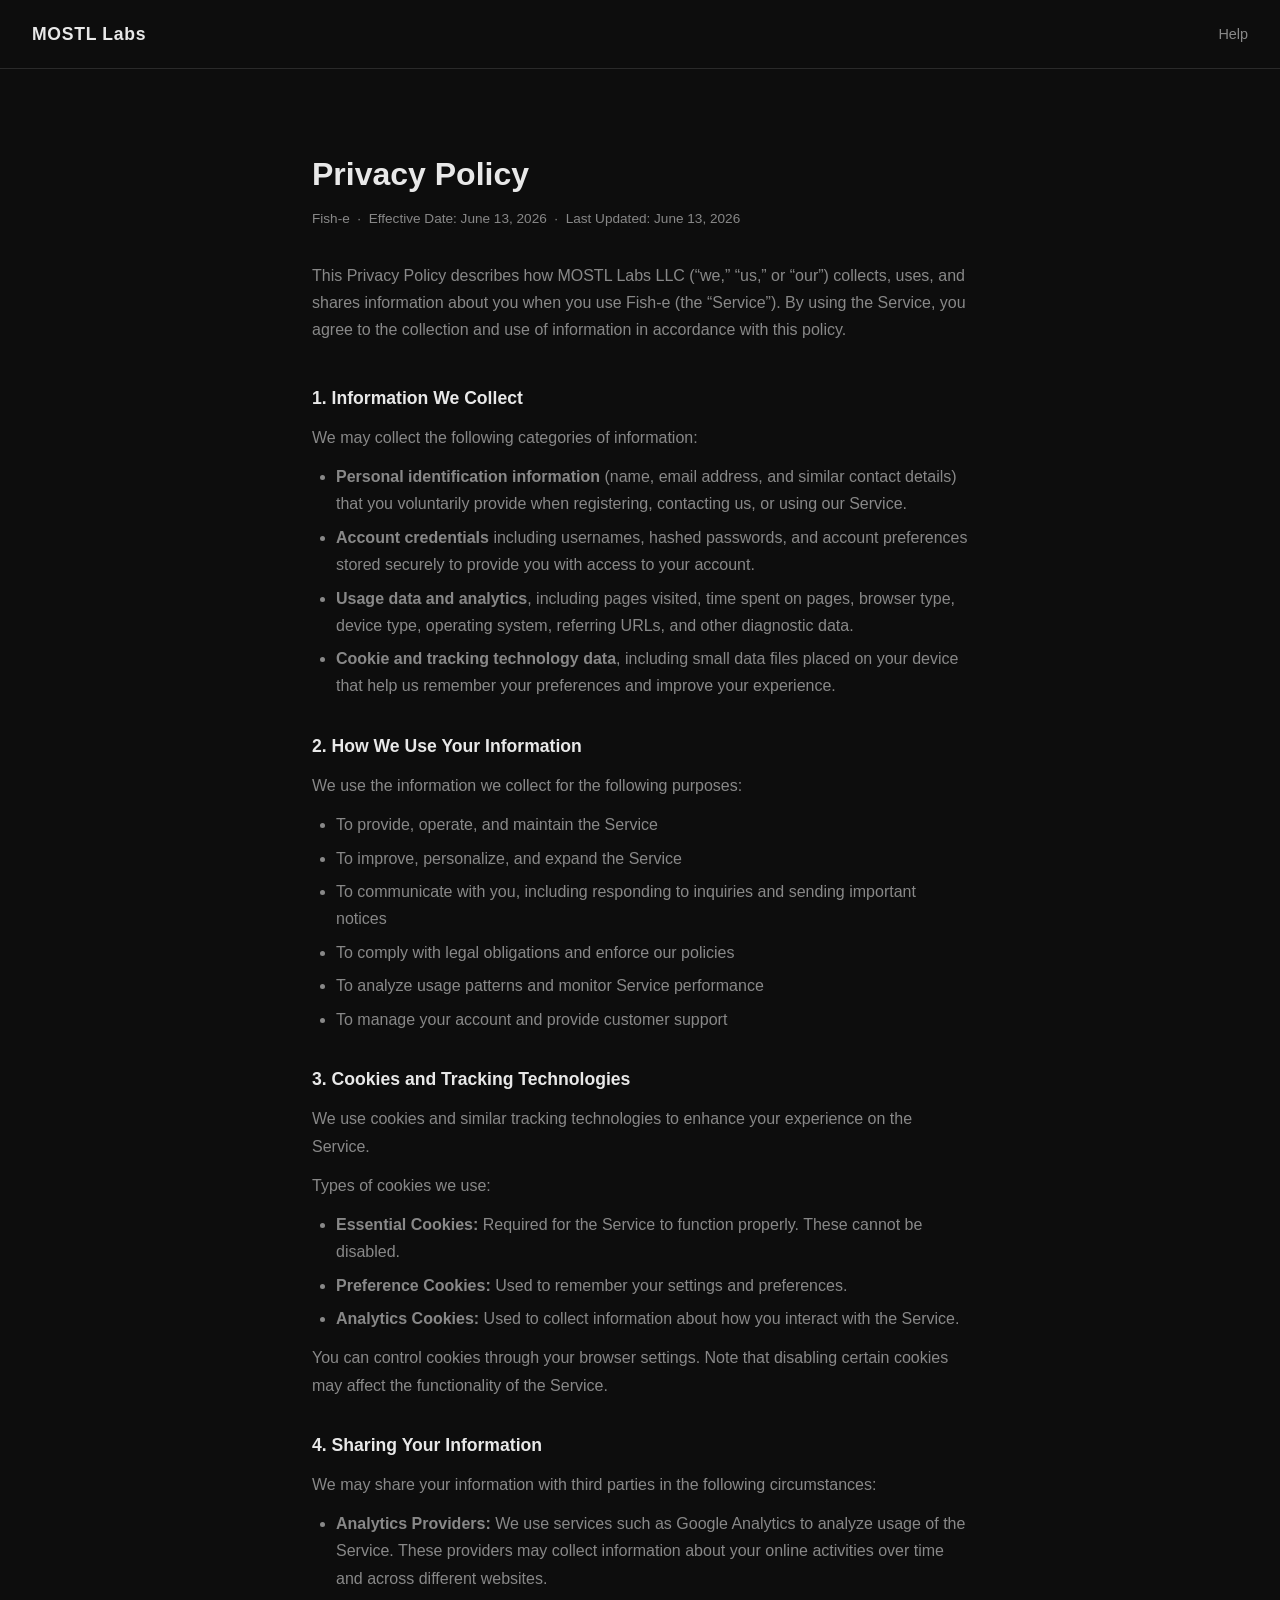
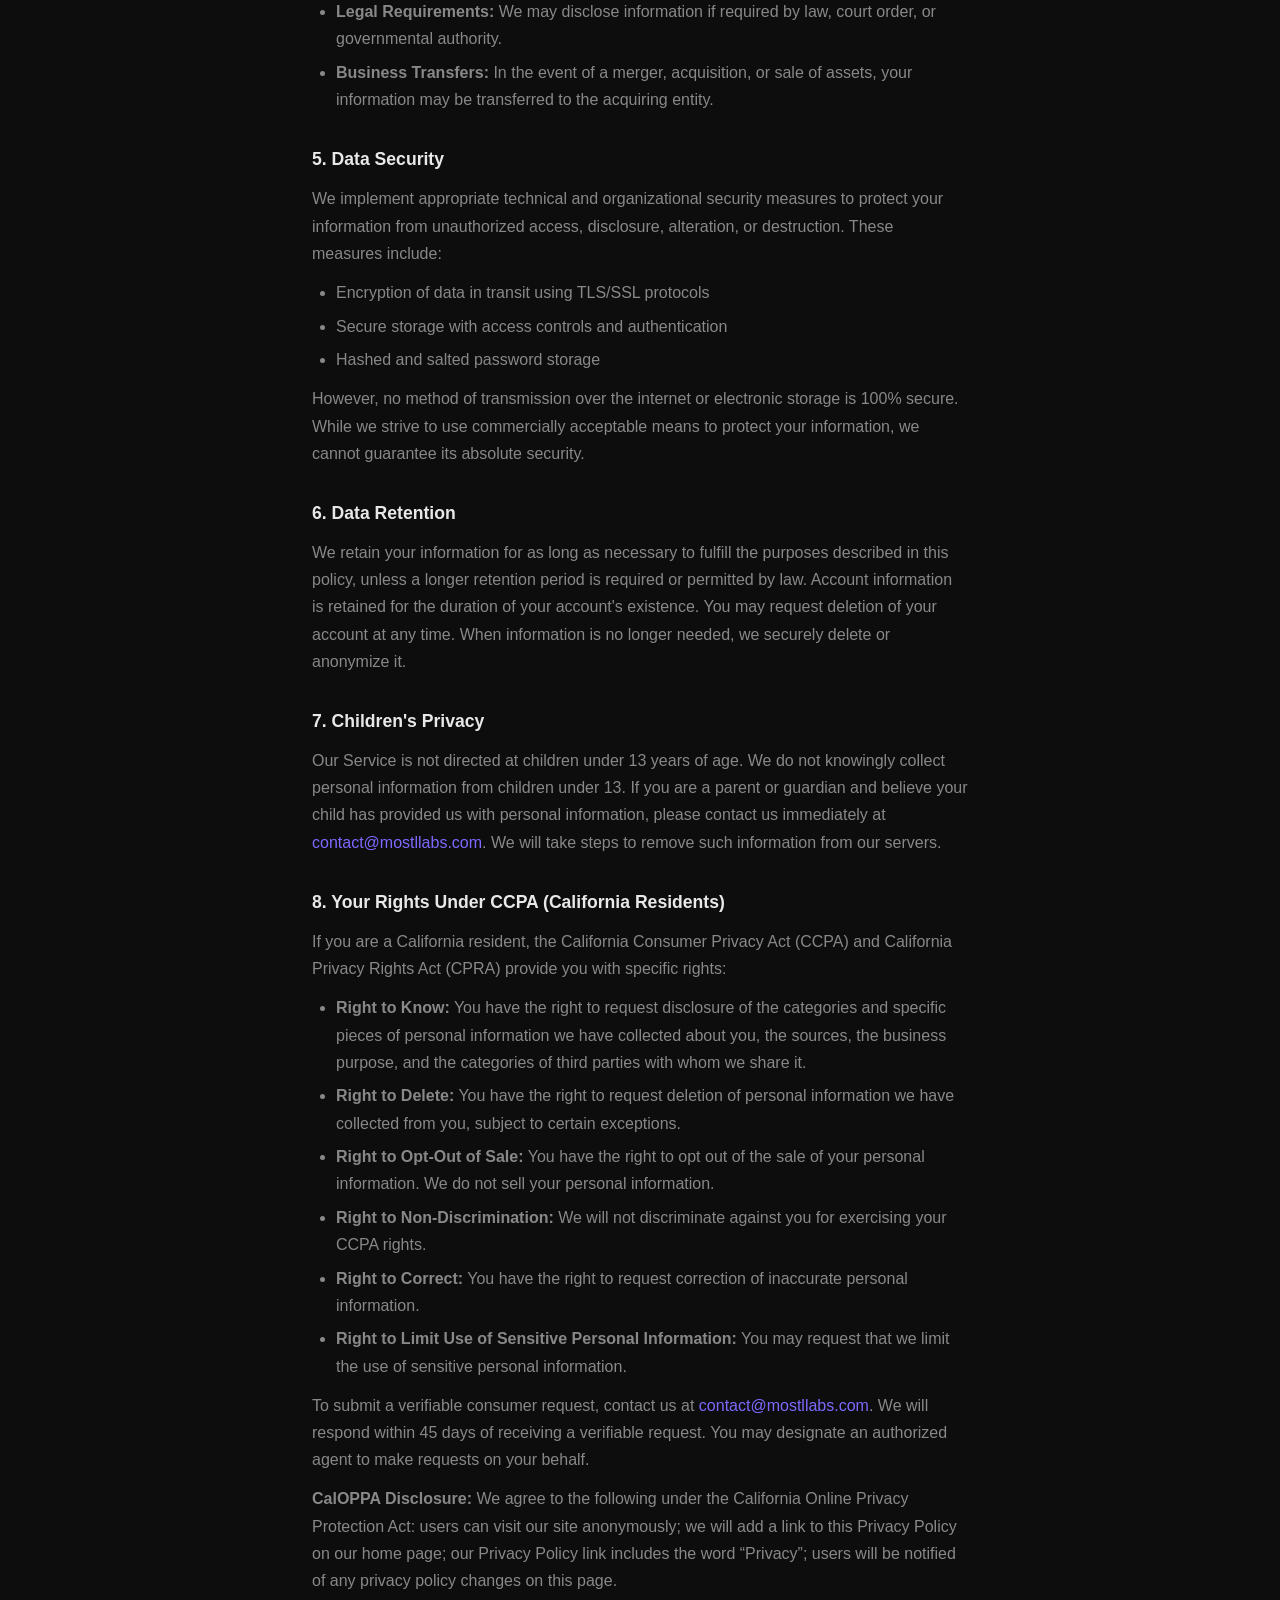
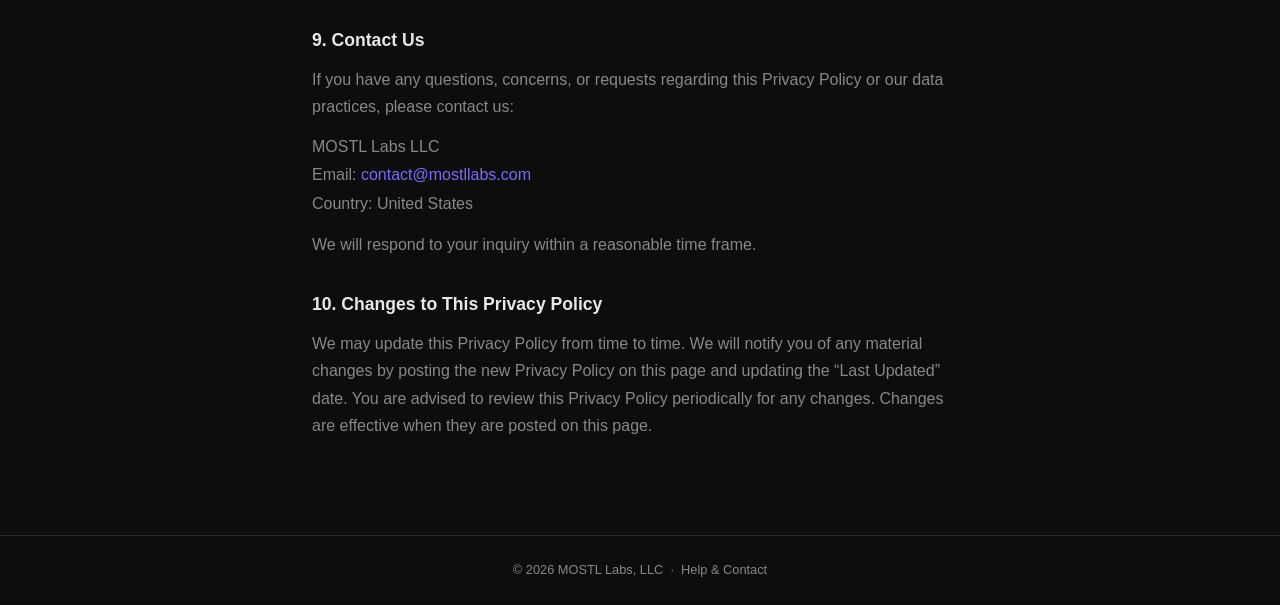
==== fish-e/privacy/index.html @ 14accc0d "privacy" ====
<!DOCTYPE html>
<html lang="en">
<head>
  <meta charset="UTF-8" />
  <meta name="viewport" content="width=device-width, initial-scale=1.0" />
  <title>Privacy Policy — Fish-e</title>
  <meta name="description" content="Privacy Policy for Fish-e by MOSTL Labs, LLC." />
  <link rel="stylesheet" href="../../style.css" />
</head>
<body>
  <nav>
    <a href="/" class="nav-logo">MOSTL Labs</a>
    <ul class="nav-links">
      <li><a href="/help.html">Help</a></li>
    </ul>
  </nav>

  <main class="policy-main">
    <div class="policy-wrap">
      <h1 class="policy-title">Privacy Policy</h1>
      <p class="policy-meta">
        Fish-e &nbsp;&middot;&nbsp; Effective Date: June 13, 2026 &nbsp;&middot;&nbsp;
        Last Updated: June 13, 2026
      </p>

      <p class="policy-intro">
        This Privacy Policy describes how MOSTL Labs LLC (&ldquo;we,&rdquo;
        &ldquo;us,&rdquo; or &ldquo;our&rdquo;) collects, uses, and shares
        information about you when you use Fish-e (the
        &ldquo;Service&rdquo;). By using the Service, you agree to the
        collection and use of information in accordance with this policy.
      </p>

      <section class="policy-section">
        <h2>1. Information We Collect</h2>
        <p>We may collect the following categories of information:</p>
        <ul>
          <li>
            <strong>Personal identification information</strong> (name, email
            address, and similar contact details) that you voluntarily provide
            when registering, contacting us, or using our Service.
          </li>
          <li>
            <strong>Account credentials</strong> including usernames, hashed
            passwords, and account preferences stored securely to provide you
            with access to your account.
          </li>
          <li>
            <strong>Usage data and analytics</strong>, including pages
            visited, time spent on pages, browser type, device type, operating
            system, referring URLs, and other diagnostic data.
          </li>
          <li>
            <strong>Cookie and tracking technology data</strong>, including
            small data files placed on your device that help us remember your
            preferences and improve your experience.
          </li>
        </ul>
      </section>

      <section class="policy-section">
        <h2>2. How We Use Your Information</h2>
        <p>We use the information we collect for the following purposes:</p>
        <ul>
          <li>To provide, operate, and maintain the Service</li>
          <li>To improve, personalize, and expand the Service</li>
          <li>
            To communicate with you, including responding to inquiries and
            sending important notices
          </li>
          <li>To comply with legal obligations and enforce our policies</li>
          <li>To analyze usage patterns and monitor Service performance</li>
          <li>To manage your account and provide customer support</li>
        </ul>
      </section>

      <section class="policy-section">
        <h2>3. Cookies and Tracking Technologies</h2>
        <p>
          We use cookies and similar tracking technologies to enhance your
          experience on the Service.
        </p>
        <p>Types of cookies we use:</p>
        <ul>
          <li>
            <strong>Essential Cookies:</strong> Required for the Service to
            function properly. These cannot be disabled.
          </li>
          <li>
            <strong>Preference Cookies:</strong> Used to remember your
            settings and preferences.
          </li>
          <li>
            <strong>Analytics Cookies:</strong> Used to collect information
            about how you interact with the Service.
          </li>
        </ul>
        <p>
          You can control cookies through your browser settings. Note that
          disabling certain cookies may affect the functionality of the
          Service.
        </p>
      </section>

      <section class="policy-section">
        <h2>4. Sharing Your Information</h2>
        <p>
          We may share your information with third parties in the following
          circumstances:
        </p>
        <ul>
          <li>
            <strong>Analytics Providers:</strong> We use services such as
            Google Analytics to analyze usage of the Service. These providers
            may collect information about your online activities over time and
            across different websites.
          </li>
          <li>
            <strong>Legal Requirements:</strong> We may disclose information
            if required by law, court order, or governmental authority.
          </li>
          <li>
            <strong>Business Transfers:</strong> In the event of a merger,
            acquisition, or sale of assets, your information may be
            transferred to the acquiring entity.
          </li>
        </ul>
      </section>

      <section class="policy-section">
        <h2>5. Data Security</h2>
        <p>
          We implement appropriate technical and organizational security
          measures to protect your information from unauthorized access,
          disclosure, alteration, or destruction. These measures include:
        </p>
        <ul>
          <li>Encryption of data in transit using TLS/SSL protocols</li>
          <li>Secure storage with access controls and authentication</li>
          <li>Hashed and salted password storage</li>
        </ul>
        <p>
          However, no method of transmission over the internet or electronic
          storage is 100% secure. While we strive to use commercially
          acceptable means to protect your information, we cannot guarantee
          its absolute security.
        </p>
      </section>

      <section class="policy-section">
        <h2>6. Data Retention</h2>
        <p>
          We retain your information for as long as necessary to fulfill the
          purposes described in this policy, unless a longer retention period
          is required or permitted by law. Account information is retained for
          the duration of your account&apos;s existence. You may request
          deletion of your account at any time. When information is no longer
          needed, we securely delete or anonymize it.
        </p>
      </section>

      <section class="policy-section">
        <h2>7. Children&apos;s Privacy</h2>
        <p>
          Our Service is not directed at children under 13 years of age. We do
          not knowingly collect personal information from children under 13.
          If you are a parent or guardian and believe your child has provided
          us with personal information, please contact us immediately at
          <a href="mailto:contact@mostllabs.com">contact@mostllabs.com</a>. We
          will take steps to remove such information from our servers.
        </p>
      </section>

      <section class="policy-section">
        <h2>8. Your Rights Under CCPA (California Residents)</h2>
        <p>
          If you are a California resident, the California Consumer Privacy
          Act (CCPA) and California Privacy Rights Act (CPRA) provide you with
          specific rights:
        </p>
        <ul>
          <li>
            <strong>Right to Know:</strong> You have the right to request
            disclosure of the categories and specific pieces of personal
            information we have collected about you, the sources, the business
            purpose, and the categories of third parties with whom we share
            it.
          </li>
          <li>
            <strong>Right to Delete:</strong> You have the right to request
            deletion of personal information we have collected from you,
            subject to certain exceptions.
          </li>
          <li>
            <strong>Right to Opt-Out of Sale:</strong> You have the right to
            opt out of the sale of your personal information. We do not sell
            your personal information.
          </li>
          <li>
            <strong>Right to Non-Discrimination:</strong> We will not
            discriminate against you for exercising your CCPA rights.
          </li>
          <li>
            <strong>Right to Correct:</strong> You have the right to request
            correction of inaccurate personal information.
          </li>
          <li>
            <strong>Right to Limit Use of Sensitive Personal Information:</strong>
            You may request that we limit the use of sensitive personal
            information.
          </li>
        </ul>
        <p>
          To submit a verifiable consumer request, contact us at
          <a href="mailto:contact@mostllabs.com">contact@mostllabs.com</a>. We
          will respond within 45 days of receiving a verifiable request. You
          may designate an authorized agent to make requests on your behalf.
        </p>
        <p>
          <strong>CalOPPA Disclosure:</strong> We agree to the following under
          the California Online Privacy Protection Act: users can visit our
          site anonymously; we will add a link to this Privacy Policy on our
          home page; our Privacy Policy link includes the word
          &ldquo;Privacy&rdquo;; users will be notified of any privacy policy
          changes on this page.
        </p>
      </section>

      <section class="policy-section">
        <h2>9. Contact Us</h2>
        <p>
          If you have any questions, concerns, or requests regarding this
          Privacy Policy or our data practices, please contact us:
        </p>
        <address class="policy-address">
          MOSTL Labs LLC<br />
          Email: <a href="mailto:contact@mostllabs.com">contact@mostllabs.com</a><br />
          Country: United States
        </address>
        <p>We will respond to your inquiry within a reasonable time frame.</p>
      </section>

      <section class="policy-section">
        <h2>10. Changes to This Privacy Policy</h2>
        <p>
          We may update this Privacy Policy from time to time. We will notify
          you of any material changes by posting the new Privacy Policy on
          this page and updating the &ldquo;Last Updated&rdquo; date. You are
          advised to review this Privacy Policy periodically for any changes.
          Changes are effective when they are posted on this page.
        </p>
      </section>
    </div>
  </main>

  <footer>
    <p>&copy; 2026 MOSTL Labs, LLC &nbsp;&middot;&nbsp; <a href="/help.html">Help &amp; Contact</a></p>
  </footer>
</body>
</html>
---- style.css ----
*, *::before, *::after {
  box-sizing: border-box;
  margin: 0;
  padding: 0;
}

:root {
  --bg: #0d0d0d;
  --surface: #181818;
  --border: #2a2a2a;
  --text: #e8e8e8;
  --muted: #888;
  --accent: #7c6aff;
  --accent-hover: #9b8dff;
}

html {
  font-size: 16px;
  scroll-behavior: smooth;
}

body {
  background: var(--bg);
  color: var(--text);
  font-family: -apple-system, BlinkMacSystemFont, "Segoe UI", Helvetica, Arial, sans-serif;
  line-height: 1.6;
  min-height: 100vh;
  display: flex;
  flex-direction: column;
}

a {
  color: var(--accent);
  text-decoration: none;
}

a:hover {
  color: var(--accent-hover);
  text-decoration: underline;
}

/* Nav */
nav {
  border-bottom: 1px solid var(--border);
  padding: 1.25rem 2rem;
  display: flex;
  align-items: center;
  justify-content: space-between;
}

.nav-logo {
  font-size: 1.1rem;
  font-weight: 700;
  letter-spacing: 0.04em;
  color: var(--text);
  text-decoration: none;
}

.nav-logo:hover {
  color: var(--text);
  text-decoration: none;
}

.nav-links {
  display: flex;
  gap: 1.5rem;
  list-style: none;
}

.nav-links a {
  color: var(--muted);
  font-size: 0.9rem;
  transition: color 0.15s;
}

.nav-links a:hover {
  color: var(--text);
  text-decoration: none;
}

/* Main */
main {
  flex: 1;
  max-width: 860px;
  width: 100%;
  margin: 0 auto;
  padding: 5rem 2rem 4rem;
}

/* Hero */
.hero {
  margin-bottom: 5rem;
}

.hero h1 {
  font-size: clamp(2.4rem, 5vw, 3.6rem);
  font-weight: 800;
  letter-spacing: -0.02em;
  line-height: 1.1;
  margin-bottom: 1rem;
}

.hero p {
  font-size: 1.15rem;
  color: var(--muted);
  max-width: 480px;
}

/* Apps */
.apps-heading {
  font-size: 0.75rem;
  font-weight: 600;
  letter-spacing: 0.12em;
  text-transform: uppercase;
  color: var(--muted);
  margin-bottom: 1.5rem;
}

.apps-grid {
  display: grid;
  grid-template-columns: repeat(auto-fit, minmax(300px, 1fr));
  gap: 1.25rem;
}

.app-card {
  background: var(--surface);
  border: 1px solid var(--border);
  border-radius: 12px;
  padding: 1.75rem;
  transition: border-color 0.15s;
}

.app-card:hover {
  border-color: var(--accent);
}

.app-name {
  font-size: 1.3rem;
  font-weight: 700;
  margin-bottom: 0.5rem;
}

.app-desc {
  font-size: 0.9rem;
  color: var(--muted);
  margin-bottom: 1.5rem;
  line-height: 1.5;
}

.app-link {
  display: inline-block;
  font-size: 0.85rem;
  font-weight: 600;
  color: var(--accent);
  border: 1px solid var(--accent);
  border-radius: 6px;
  padding: 0.4rem 0.9rem;
  transition: background 0.15s, color 0.15s;
}

.app-link:hover {
  background: var(--accent);
  color: #fff;
  text-decoration: none;
}

/* Help page */
.help-content {
  max-width: 520px;
}

.help-content h1 {
  font-size: 2rem;
  font-weight: 800;
  margin-bottom: 1rem;
}

.help-content p {
  color: var(--muted);
  margin-bottom: 1rem;
}

.help-content .email-link {
  font-size: 1.05rem;
  font-weight: 600;
}

/* Policy pages */
.policy-main {
  max-width: 720px;
}

.policy-title {
  font-size: 2rem;
  font-weight: 800;
  margin-bottom: 0.5rem;
}

.policy-meta {
  font-size: 0.85rem;
  color: var(--muted);
  margin-bottom: 2rem;
}

.policy-intro {
  color: var(--muted);
  margin-bottom: 2.5rem;
  line-height: 1.7;
}

.policy-section {
  margin-bottom: 2rem;
}

.policy-section h2 {
  font-size: 1.1rem;
  font-weight: 700;
  margin-bottom: 0.75rem;
}

.policy-section p {
  color: var(--muted);
  margin-bottom: 0.75rem;
  line-height: 1.7;
}

.policy-section ul {
  color: var(--muted);
  padding-left: 1.5rem;
  margin-bottom: 0.75rem;
  line-height: 1.7;
}

.policy-section ul li {
  margin-bottom: 0.4rem;
}

.policy-address {
  font-style: normal;
  color: var(--muted);
  line-height: 1.8;
  margin-bottom: 0.75rem;
}

/* Footer */
footer {
  border-top: 1px solid var(--border);
  padding: 1.5rem 2rem;
  text-align: center;
  font-size: 0.8rem;
  color: var(--muted);
}

footer a {
  color: var(--muted);
}

footer a:hover {
  color: var(--text);
}

@media (max-width: 600px) {
  nav {
    padding: 1rem 1.25rem;
  }

  main {
    padding: 3rem 1.25rem 3rem;
  }

  .hero {
    margin-bottom: 3.5rem;
  }
}
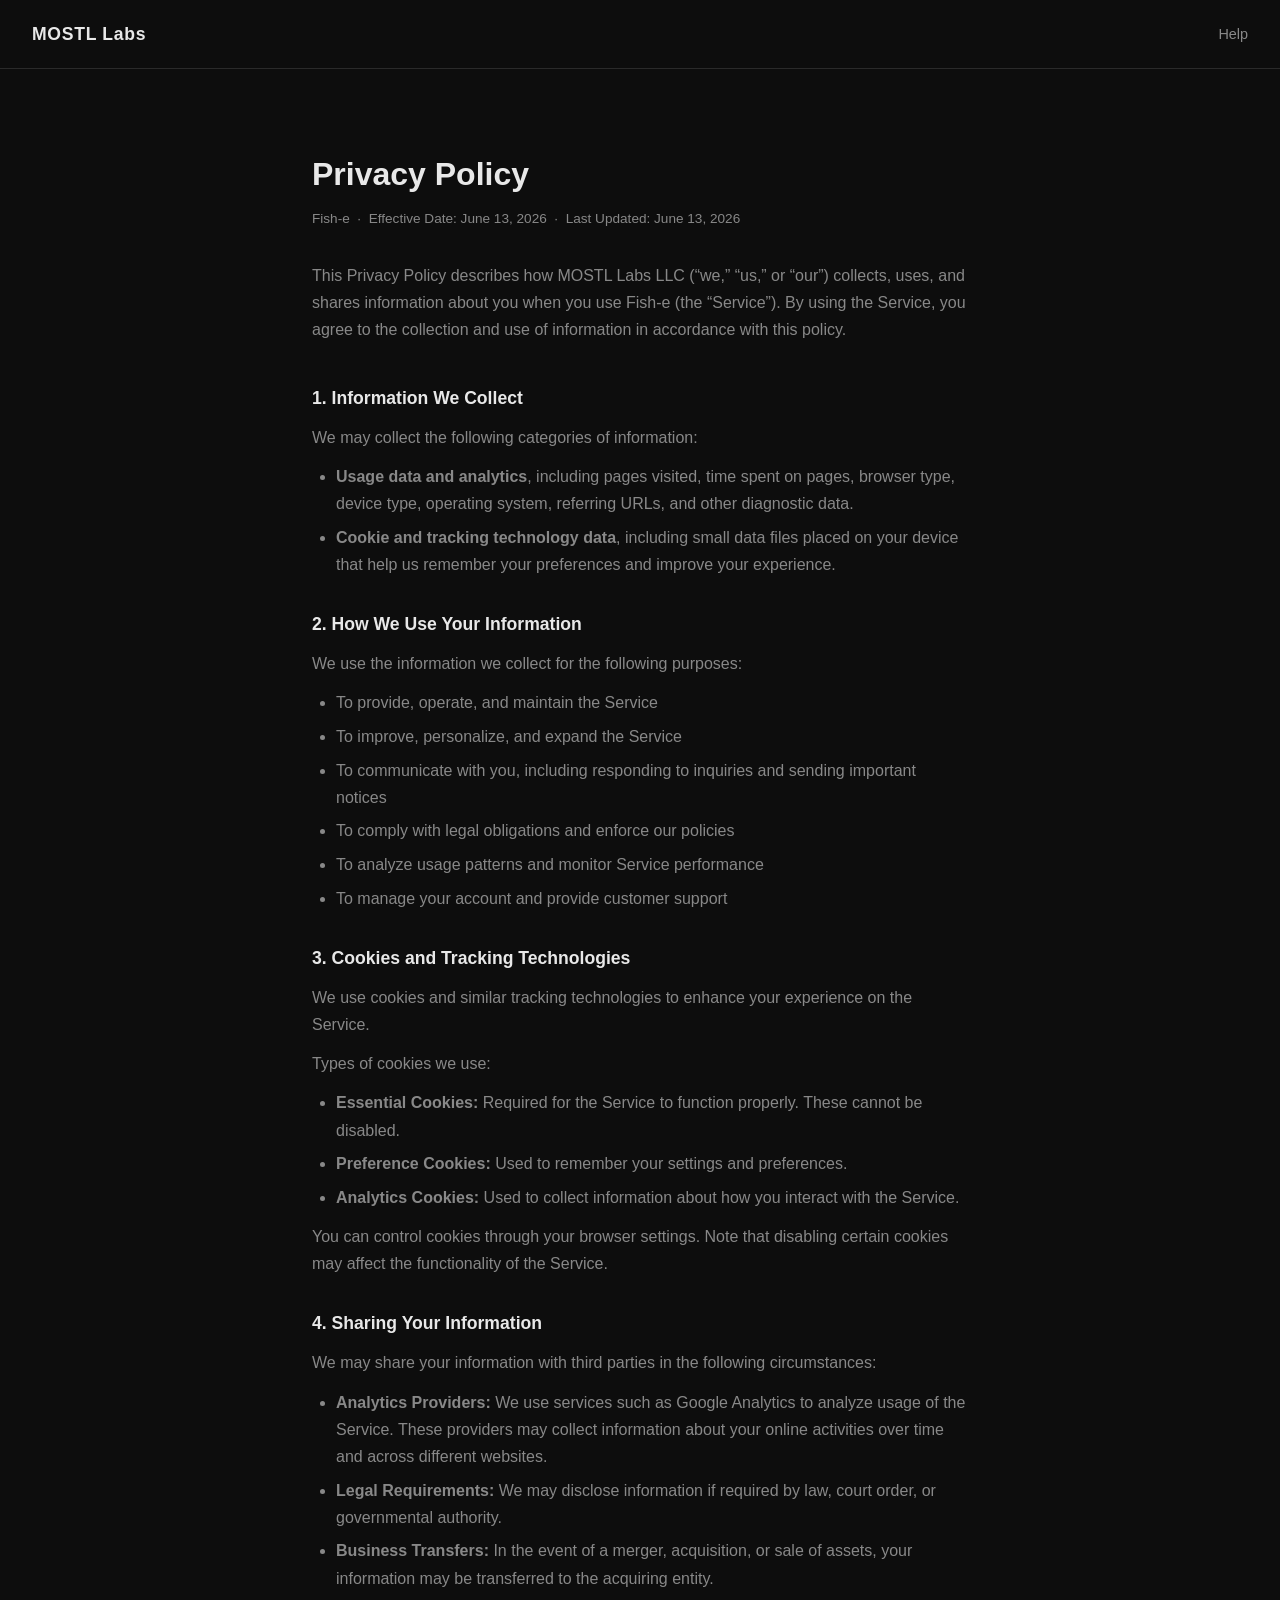
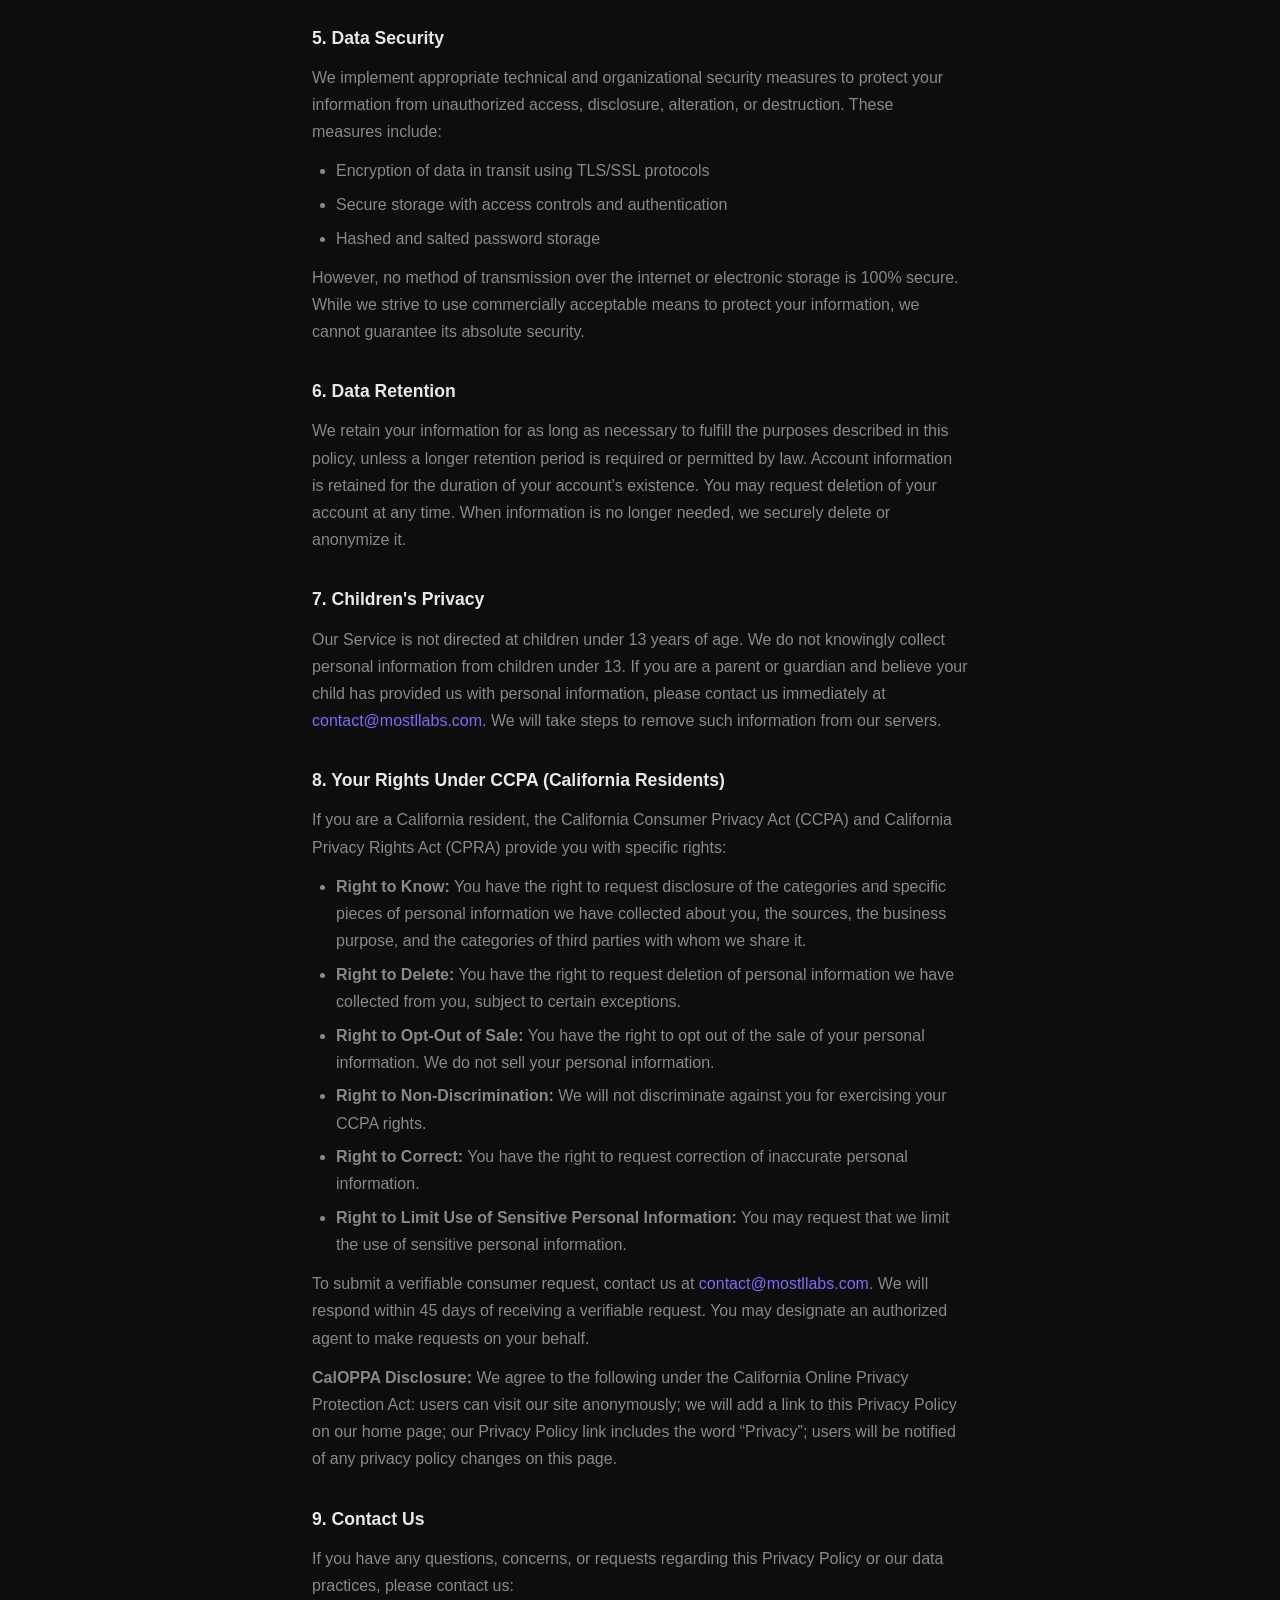
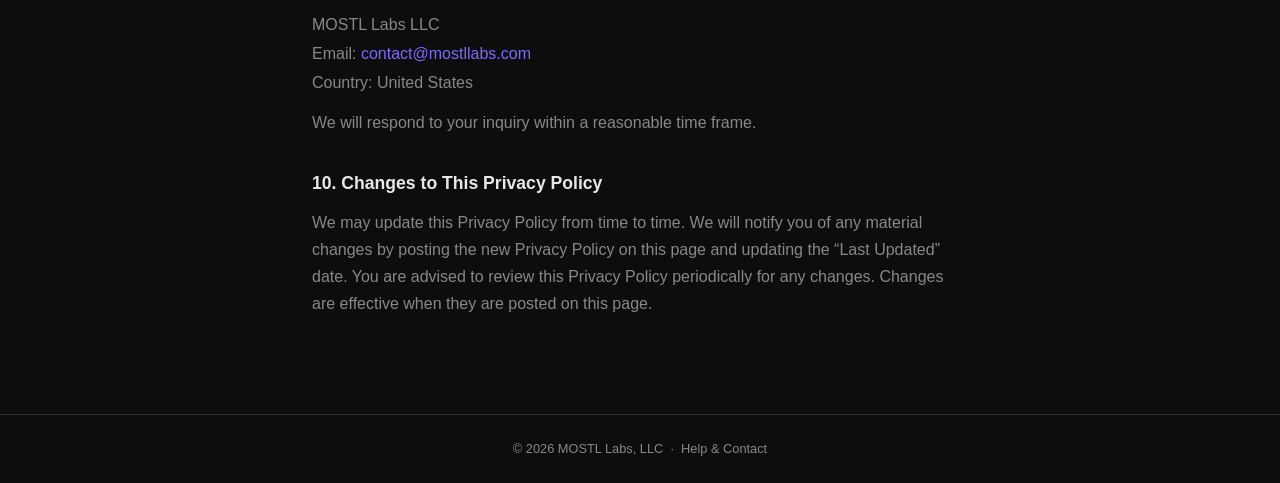
==== commit 004f1c4f: "privacy" ====
--- a/fish-e/privacy/index.html
+++ b/fish-e/privacy/index.html
@@ -36,16 +36,6 @@
         <p>We may collect the following categories of information:</p>
         <ul>
           <li>
-            <strong>Personal identification information</strong> (name, email
-            address, and similar contact details) that you voluntarily provide
-            when registering, contacting us, or using our Service.
-          </li>
-          <li>
-            <strong>Account credentials</strong> including usernames, hashed
-            passwords, and account preferences stored securely to provide you
-            with access to your account.
-          </li>
-          <li>
             <strong>Usage data and analytics</strong>, including pages
             visited, time spent on pages, browser type, device type, operating
             system, referring URLs, and other diagnostic data.
